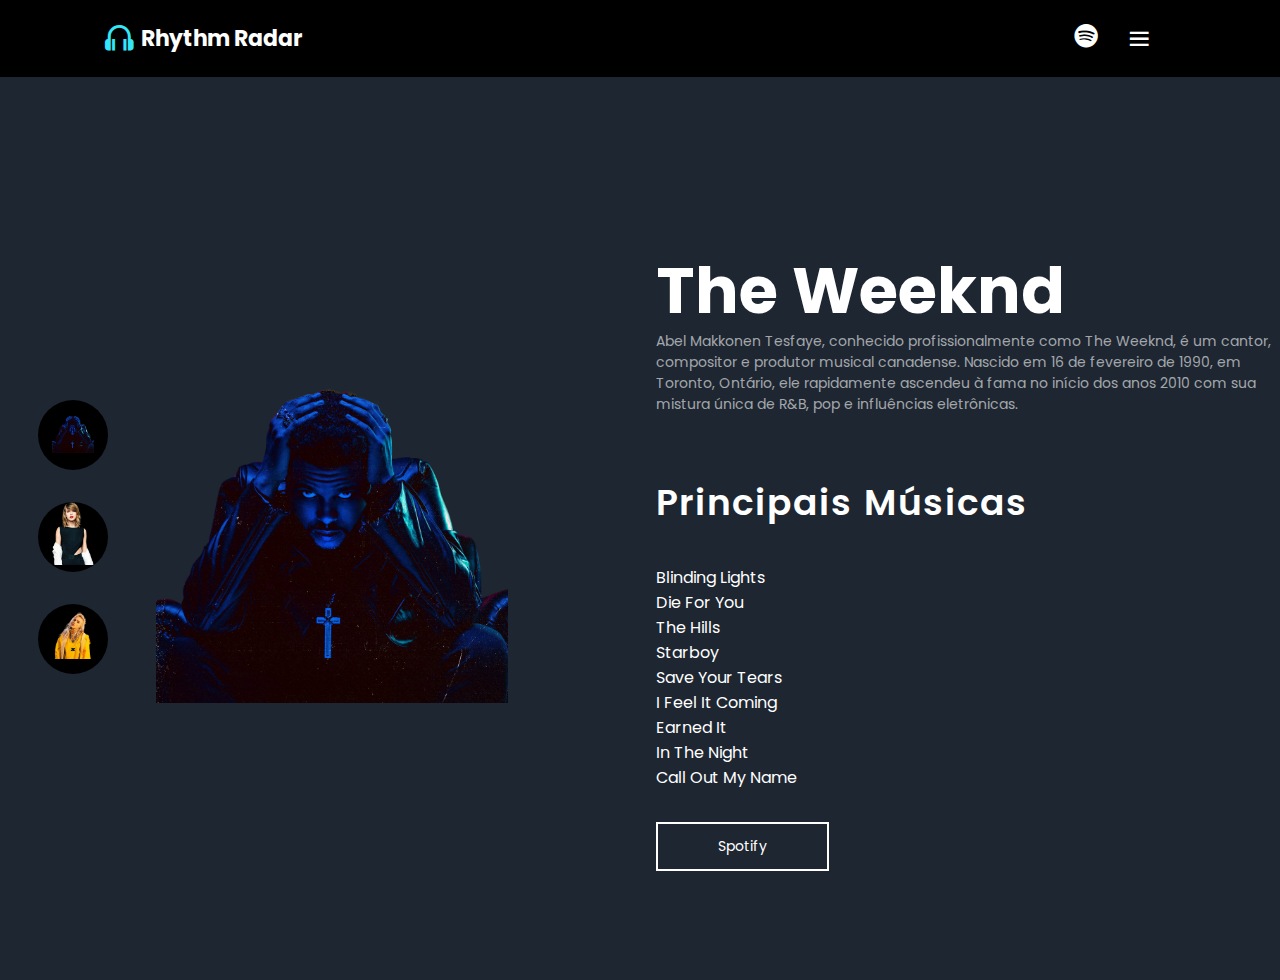
==== 1.html @ 19c9899a "Add files via upload" ====
<!DOCTYPE html>
<html lang="en">
<head>
    <meta charset="UTF-8">
    <meta name="viewport" content="width=device-width, initial-scale=1.0">
    <link rel="stylesheet" href="https://cdn.jsdelivr.net/npm/boxicons@latest/css/boxicons.min.css">
    <link rel="stylesheet" href="https://unpkg.com/boxicons@latest/css/boxicons.min.css">
    <link rel="preconnect" href="https://fonts.googleapis.com">
    <link rel="preconnect" href="https://fonts.gstatic.com" crossorigin>
    <link href="https://fonts.googleapis.com/css2?family=Poppins:ital,wght@0,100;0,200;0,300;0,400;0,500;0,600;0,700;0,800;0,900&display=swap" rel="stylesheet">
    <link rel="stylesheet" href="style.css">
    <title>The Weeknd</title>
</head>
<body>
    <header class="site-header">
        <a href="index.html" class="logo"><i class='bx bx-headphone'></i>Rhythm Radar</a>
        <div class="header-icons">
            <a href="https://open.spotify.com/" target="_blank"><i class='bx bxl-spotify'></i></a>
            <div id="menu"><i class='bx bx-menu'></i></div>
        </div>
    </header>

    <div class="menu-lateral" id="menu-lateral">
        <ul class="navegacao">
            <li><a href="index.html">Menu Principal</a></li>
            <li><a href="contato.html">Contact us</a></li>
        </ul>
    </div>
    
    <section class="home">
        <div class="home-img">
            <img src="imagens/1.png" class="one" alt="The Weeknd">
        </div>
        <div class="home-text">
            <h1>The Weeknd</h1>
            <h5>Abel Makkonen Tesfaye, conhecido profissionalmente como The Weeknd, é um cantor, compositor e produtor musical canadense. Nascido em 16 de fevereiro de 1990, em Toronto, Ontário, ele rapidamente ascendeu à fama no início dos anos 2010 com sua mistura única de R&B, pop e influências eletrônicas.</h5>
            <h3>Principais Músicas</h3>
            <ul>
                <li>Blinding Lights</li>
                <li>Die For You</li>
                <li>The Hills</li>
                <li>Starboy</li>
                <li>Save Your Tears</li>
                <li>I Feel It Coming</li>
                <li>Earned It</li>
                <li>In The Night</li>
                <li>Call Out My Name</li>
            </ul>
            <a href="https://open.spotify.com/intl-pt/artist/1Xyo4u8uXC1ZmMpatF05PJ?si=XhIqaFIhTaKGBB_gy6ui3g" class="btn">Spotify</a>
        </div>
    </section>
    
    <div class="main">
        <div class="roll">
            <li><img src="imagens/main1.png" onclick="navigate('1.html')"></li>
        </div>
        <div class="roll2">
            <li><img src="imagens/main2.png" onclick="navigate('2.html')"></li>
        </div>
        <div class="roll3">
            <li><img src="imagens/main3.png" onclick="navigate('3.html')"></li>
        </div>
    </div>

    <script>
        function navigate(page) {
            window.location.href = page;
        }

        const menuBtn = document.getElementById('menu');
        const menuLateral = document.getElementById('menu-lateral');

        menuBtn.addEventListener('click', (e) => {
            e.stopPropagation();
            menuLateral.classList.toggle('menu-ativo');
        });

        // Fecha o menu ao clicar fora dele
        document.addEventListener('click', (e) => {
            const target = e.target;
            const menuOpen = menuLateral.classList.contains('menu-ativo');

            if (menuOpen && target !== menuBtn && !menuLateral.contains(target)) {
                menuLateral.classList.remove('menu-ativo');
            }
        });
    </script>

</body>
</html>
---- style.css ----
*{
    margin: 0;
    padding: 0;
    box-sizing: border-box;
    font-family: "Poppins", sans-serif;
    text-decoration: none;
    list-style: none;
}
.fim {
    font-family: "Poppins", sans-serif;
    color: #ffffff99;
    font-size: 18px;
    margin-left: 4rem;
    margin-right: 4rem;
    font-weight: 300;
    text-align: center;
    color: var(--tex-color);
    margin-bottom: 2rem;
    margin-top: 8rem;
    line-height: 1.6; 
}

:root{
    --bg-color: var(--bg-color) #1d2631;
    --tex-color: #fff;
    --main-color: #34e7f8;
    --other-color: #fcfcfc;
    --h1-font: 4rem;
    --p-font: 1rem;
}

body{
    background-color: #1d2631;
    color: var(--tex-color); 
    margin-top: 80px;
    padding-top: 0;
}

.site-header {
    background-color: #000000;
    padding: 12px 8%;
}

.site-header .logo {
    color: #fff;
    font-size: 22px;
    font-weight: bold;
}

.site-header .logo i {
    color: #34e7f8;
    font-size: 34px;
    margin-right: 5px;
}

.site-header #menu {
    font-size: 35px;
    color: #fff;
    cursor: pointer;
}

header{
    position: fixed;
    width: 100%;
    top: 0;
    right: 0;
    z-index: 1000;
    display: flex;
    align-items: center;
    justify-content: space-between;
    padding: 10px 8%;
}

.logo{
    display: flex;
    align-items: center;
    color: var(--tex-color);
    font-size: 22px;
    font-weight: bold;
}

.logo i{
    color: var(--main-color);
    font-size: 34px;
    margin-right: 5px;
}

.navegacao{
    display: flex;
}

.navegacao a{
    color: var(--other-color);
    font-size: var(--p-font);
    font-weight: 500;
    margin: 0 25px;
    transition: a .55s ease;
}

.navegacao a:hover{
    color: var(--main-color);
}

.header-icons{
    display: flex;
    align-items: center;
}

.header-icons i{
    margin-right: 25px;
    font-size: 28px;
    cursor: pointer;
    transition: all .5s ease;
    color: var(--tex-color);
}

#menu{
    font-size: 35px;
    color: var(--tex-color);
    z-index: 10001;
    cursor: pointer;
}

.header-icons i:hover{
    transform: translateY(-5px);
    color: var(--main-color);

}

.home{
    position: relative;
    height: 100vh;
    width: 100%;
    display: grid;
    grid-template-columns: repeat(2, 1fr);
    align-items: center;
    gap: 2rem;
}

.home-text h1{
    font-size: var(--h1-font);
    line-height: 1.2;
    margin-top: 4rem;
    margin-bottom: 2px;
}

.home-text h5{
    color: #ffffff99;
    font-size: 14px;
    font-weight: 400;
    margin-bottom: 60px;
}

.home-text h3{
    font-size: 36px;
    font-weight: 600;
    letter-spacing: 2px;
    margin-bottom: 35px;
}

.home-img img{
    max-width: 100%;
    width: 22rem;
    height: auto;
    margin-left: 25%;
}

.btn{
    display: inline-block;
    padding: 12px 60px;
    margin-top: 2rem;
    font-size: 14px;
    font-weight: 400;
    background: transparent;
    border: solid 2px var(--tex-color);
    transition: all.55 ease;
    color: #fff;
}

.btn:hover{
    background: var(--tex-color);
    border: 2px solid var(--tex-color);
    color: #000;
}

.main{
    position: absolute;
    top: 50%;
    left: 3%;
    transform: translateY(-50px);
    display: flex;
    flex-direction: column;
    justify-content: center;
    align-items: center;
    gap: 2rem;
}

.main li img{
    width: 42px;
    height: auto;
    max-width: 100%;
}

.roll{
    background: #000;
    height: 70px;
    width: 70px;
    border-radius: 50%;
    justify-content: center;
    align-items: center;
    transition: all.55s ease;
    cursor: pointer;
    display: inline-flex;
}

.roll:hover{
    transform: translateY(-8px);
}

.roll2{
    background: #000;
    height: 70px;
    width: 70px;
    border-radius: 50%;
    justify-content: center;
    align-items: center;
    transition: all.55s ease;
    cursor: pointer;
    display: inline-flex;
}

.roll2:hover{
    transform: translateY(-8px);
}


.roll3{
    background: #000;
    height: 70px;
    width: 70px;
    border-radius: 50%;
    align-items: center;
    justify-content: center;
    transition: all.55s ease;
    cursor: pointer;
    display: inline-flex;
}

.roll3:hover{
    transform: translateY(-8px);
}

.inicio {
    display: flex;
    flex-direction: column;
    align-items: center;
    justify-content: center;
    min-height: 80vh;
    padding-top: 2rem; 
}

.texto-inicial {
    text-align: center;
    margin-bottom: 2rem;
}

.texto-inicial h1 {
    font-size: var(--h1-font);
    line-height: 1.0;
    margin-bottom: 0.5rem;
}

.texto-inicial h5 {
    color: #ffffff99;
    font-size: 14px;
    font-weight: 500;
    margin-bottom: 2rem;
}

.artist-cards {
    display: flex;
    flex-wrap: wrap;
    justify-content: center;
    gap: 20px;
    margin-top: 2rem;
}

.artist-card {
    width: 200px;
    cursor: pointer;
    transition: transform 0.3s;
    text-align: center;
}

.artist-card img {
    width: 100%;
    border-radius: 10px;
}

.artist-card h3 {
    margin-top: 10px;
}

.artist-card:hover {
    transform: scale(1.05);
}

.container-tabela {
    text-align: center;
    padding: 100px 0;
}

.tabela-fotos {
    margin: 0 auto;
}

.configuracao {
    text-align: center;
    padding: 20px;
}

.foto-integrante {
    border-radius: 50%;
    height: 160px;
    width: 160px;
    object-fit: cover;
    display: block;
    margin: 0 auto 15px;
}

.titulo-integrante {
    font-weight: lighter;
    color: #ddd;
    margin: 10px 0 5px;
}
.texto-integrante {
    font-size: small;
    color: #ddd;
    margin-bottom: 20px;
    text-decoration: none;
}
.texto-integrante a {
    color: #fff;
    text-decoration: none;
}
.texto-integrante a:hover,
.texto-integrante a:active,
.texto-integrante a:visited {
    color: #fff;
    text-decoration: none;
}
.texto-integrante i {
    color: #fff;
    font-size: 20px;
    margin-right: 5px;
    text-decoration: none;
}

.menu-lateral {
    position: fixed;
    top: 0;
    right: -250px;
    width: 250px;
    height: 100%;
    background-color: #000;
    transition: right 0.3s ease;
    z-index: 1000;
    padding-top: 60px;
}

.menu-ativo {
    right: 0;
}

.menu-content {
    padding: 20px;
}

.navegacao {
    display: flex;
    flex-direction: column;
    align-items: center;
    padding-bottom: 20px;
}

.navegacao li {
    margin-bottom: 15px;
}

.navegacao a {
    color: #fff;
    text-decoration: none;
    font-size: 18px;
    transition: color 0.3s ease;
}

.navegacao a:hover {
    color: #34e7f8;
}
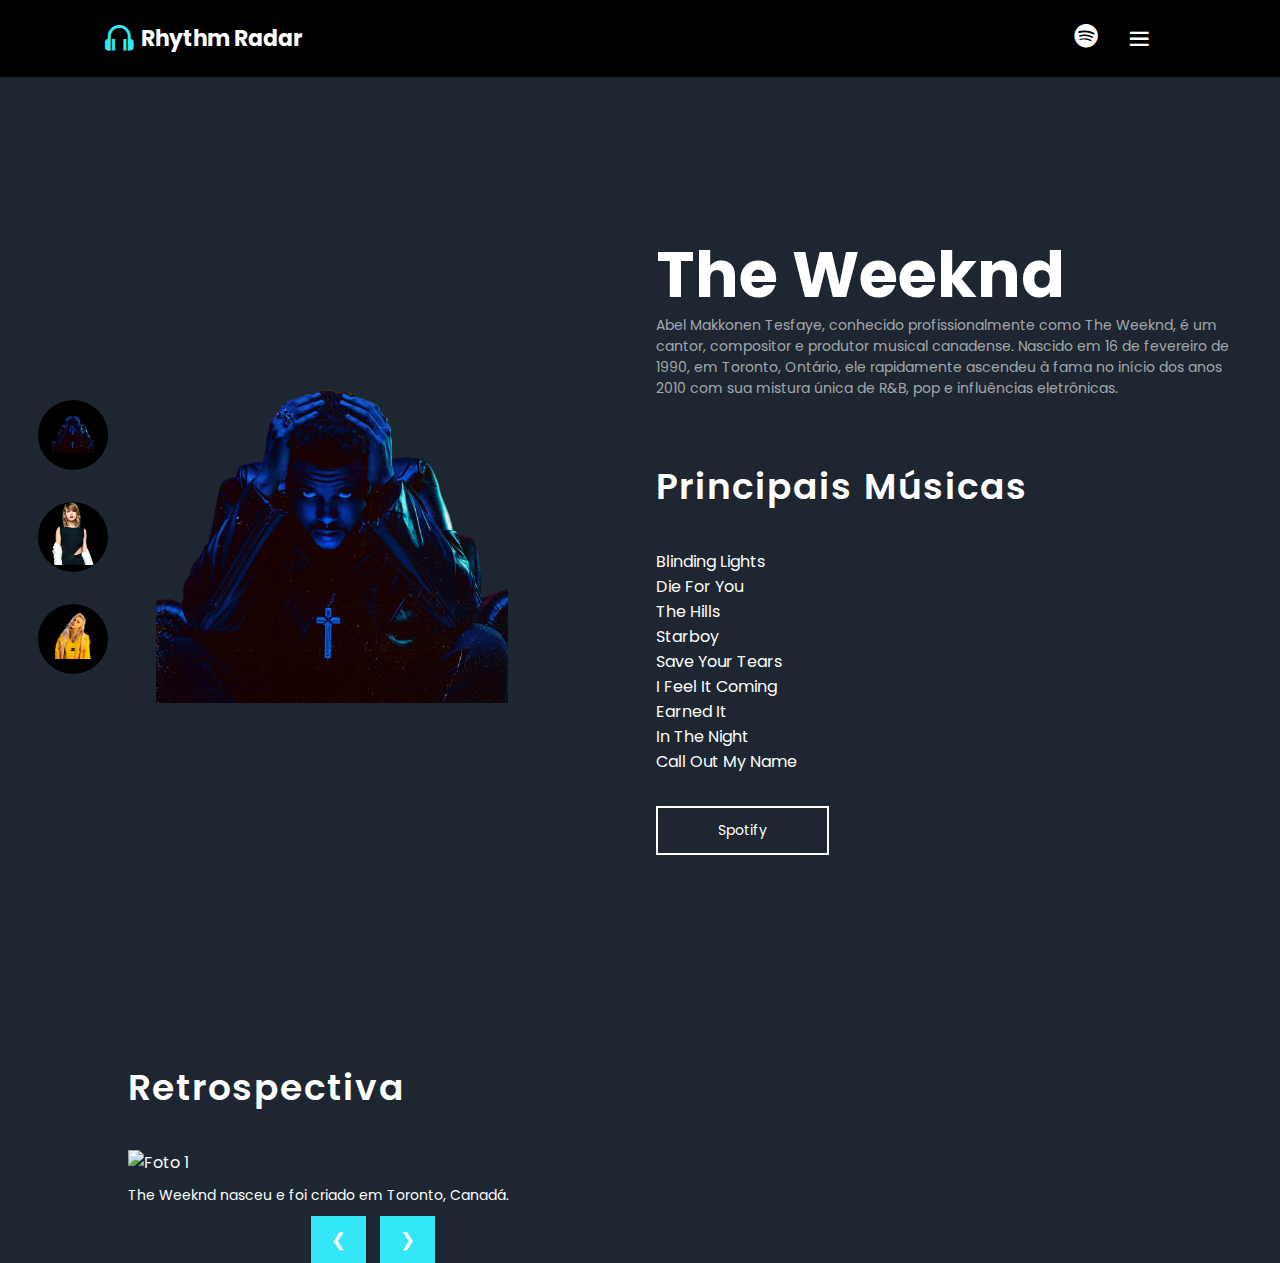
==== commit 1dcd766b: "Add files via upload" ====
--- a/1.html
+++ b/1.html
@@ -21,11 +21,17 @@
     </header>
 
     <div class="menu-lateral" id="menu-lateral">
-        <ul class="navegacao">
-            <li><a href="index.html">Menu Principal</a></li>
-            <li><a href="contato.html">Contact us</a></li>
-        </ul>
+        <div class="menu-content">
+            <i class='bx bx-x' id="close-menu"></i>
+            <div class="menu-links">
+                <ul class="navegacao">
+                    <li><a href="index.html">Menu Principal</a></li>
+                    <li><a href="contato.html">Contact us</a></li>
+                </ul>
+            </div>
+        </div>
     </div>
+    
     
     <section class="home">
         <div class="home-img">
@@ -50,6 +56,24 @@
         </div>
     </section>
     
+    <section class="retrospectiva">
+        <h3>Retrospectiva</h3>
+        <div class="slider">
+            <img class="slide" src="imagens/tw1.jpeg" alt="Foto 1">
+            <div class="legenda">The Weeknd nasceu e foi criado em Toronto, Canadá.</div>
+            <img class="slide" src="imagens/tw2.jpeg" alt="Foto 2">
+            <div class="legenda">The Weeknd lançou seu primeiro álbum de estúdio, "Kiss Land", em 2013.</div>
+            <img class="slide" src="imagens/tw3.jpeg" alt="Foto 3">
+            <div class="legenda">Em 2021, ele se apresentou no Super Bowl LV Halftime Show, um dos eventos musicais mais assistidos do mundo.</div>
+            <img class="slide" src="imagens/tw4.jpeg" alt="Foto 4">
+            <div class="legenda">Com 3 três prêmios Grammy, dezenove Billboard Music Awards, seis American Music Awards, quinze Juno Awards, e uma indicação a um Oscar, Tesfaye é reconhecido por seu estilo único que mescla R&B, pop e influências eletrônicas, conquistando uma base de fãs globalmente.</div>
+        </div>
+        <div class="controles">
+            <button class="prev" onclick="mudarSlide(-1)">&#10094;</button>
+            <button class="next" onclick="mudarSlide(1)">&#10095;</button>
+        </div>
+    </section>
+    
     <div class="main">
         <div class="roll">
             <li><img src="imagens/main1.png" onclick="navigate('1.html')"></li>
@@ -62,29 +86,8 @@
         </div>
     </div>
 
-    <script>
-        function navigate(page) {
-            window.location.href = page;
-        }
-
-        const menuBtn = document.getElementById('menu');
-        const menuLateral = document.getElementById('menu-lateral');
-
-        menuBtn.addEventListener('click', (e) => {
-            e.stopPropagation();
-            menuLateral.classList.toggle('menu-ativo');
-        });
-
-        // Fecha o menu ao clicar fora dele
-        document.addEventListener('click', (e) => {
-            const target = e.target;
-            const menuOpen = menuLateral.classList.contains('menu-ativo');
-
-            if (menuOpen && target !== menuBtn && !menuLateral.contains(target)) {
-                menuLateral.classList.remove('menu-ativo');
-            }
-        });
-    </script>
+    <script src="menu.js"></script>
+    <script src="retrospectiva.js"></script>
 
 </body>
 </html>
--- a/style.css
+++ b/style.css
@@ -10,6 +10,8 @@
     font-family: "Poppins", sans-serif;
     color: #ffffff99;
     font-size: 18px;
+    padding-left: 5rem; 
+    padding-right: 5rem;
     margin-left: 4rem;
     margin-right: 4rem;
     font-weight: 300;
@@ -39,6 +41,7 @@
 .site-header {
     background-color: #000000;
     padding: 12px 8%;
+    z-index: 1;
 }
 
 .site-header .logo {
@@ -140,7 +143,7 @@
 .home-text h1{
     font-size: var(--h1-font);
     line-height: 1.2;
-    margin-top: 4rem;
+    margin-top: 2rem;
     margin-bottom: 2px;
 }
 
@@ -149,6 +152,7 @@
     font-size: 14px;
     font-weight: 400;
     margin-bottom: 60px;
+    margin-right: 2rem;
 }
 
 .home-text h3{
@@ -258,7 +262,6 @@
     min-height: 80vh;
     padding-top: 2rem; 
 }
-
 .texto-inicial {
     text-align: center;
     margin-bottom: 2rem;
@@ -266,15 +269,20 @@
 
 .texto-inicial h1 {
     font-size: var(--h1-font);
-    line-height: 1.0;
-    margin-bottom: 0.5rem;
+    line-height: 1.2;
+    margin-bottom: 1rem;
+    font-weight: 600;
+    color: var(--tex-color);
 }
 
 .texto-inicial h5 {
     color: #ffffff99;
-    font-size: 14px;
-    font-weight: 500;
-    margin-bottom: 2rem;
+    font-size: 16px;
+    font-weight: 400;
+    margin-bottom: 3rem;
+    line-height: 1.6;
+    padding-left: 5rem; 
+    padding-right: 5rem;
 }
 
 .artist-cards {
@@ -307,7 +315,7 @@
 
 .container-tabela {
     text-align: center;
-    padding: 100px 0;
+    padding: 50px 0;
 }
 
 .tabela-fotos {
@@ -355,25 +363,33 @@
     margin-right: 5px;
     text-decoration: none;
 }
-
 .menu-lateral {
     position: fixed;
     top: 0;
-    right: -250px;
+    right: 0;
     width: 250px;
     height: 100%;
-    background-color: #000;
-    transition: right 0.3s ease;
-    z-index: 1000;
-    padding-top: 60px;
+    background: #333;
+    color: #fff;
+    transform: translateX(100%);
+    transition: transform 0.3s ease;
+    z-index: 2;
 }
 
 .menu-ativo {
-    right: 0;
-}
-
-.menu-content {
-    padding: 20px;
+    transform: translateX(0);
+}
+
+#close-menu {
+    font-size: 24px;
+    cursor: pointer;
+    position: absolute;
+    top: 20px;
+    left: 20px;
+}
+
+.menu-links {
+    margin-top: 50px; 
 }
 
 .navegacao {
@@ -397,3 +413,229 @@
 .navegacao a:hover {
     color: #34e7f8;
 }
+.retrospectiva {
+    max-width: 500px;
+    margin: 0 auto;
+    margin-left: 10%;
+    text-align: left;
+    margin-top: 80px; 
+}
+
+.retrospectiva h3{
+font-size: 36px;
+font-weight: 600;
+letter-spacing: 2px;
+margin-bottom: 35px;
+}
+
+.slider {
+    position: relative;
+    max-width: 100%;
+    overflow: hidden;
+    margin-top: 20px;
+}
+
+.slide {
+    display: none;
+    width: 100%;
+    height: auto;
+}
+
+.slide:first-child {
+    display: block;
+}
+
+.legenda {
+    display: none;
+    margin-top: 10px;
+    font-size: 14px;
+}
+
+.controles {
+    margin-top: 10px;
+    text-align: center;
+}
+
+.prev, .next {
+    background-color: #34e7f8;
+    color: #fff;
+    border: none;
+    padding: 10px 20px;
+    cursor: pointer;
+    font-size: 18px;
+    margin-right: 10px;
+}
+
+.prev:hover, .next:hover {
+    background-color: #fff;
+    color: #34e7f8;
+}
+
+.container-contato {
+    background-color: #f9f9f9;
+    padding: 20px;
+    border-radius: 8px;
+    box-shadow: 0 4px 8px rgba(0, 0, 0, 0.1);
+    margin-bottom: 30px;
+    max-width: 600px;
+    margin-left: auto;
+    margin-right: auto;
+}
+
+.container-contato h2 {
+    font-size: 2rem;
+    margin-bottom: 15px;
+    color: #333;
+    text-align: center;
+}
+
+.container-contato form {
+    display: grid;
+    gap: 20px;
+}
+
+.container-contato form label {
+    font-weight: bold;
+    color: #555;
+}
+
+.container-contato form input,
+.container-contato form textarea {
+    width: 100%;
+    padding: 12px;
+    font-size: 1.2rem;
+    border: 1px solid #ddd;
+    border-radius: 6px;
+    transition: border-color 0.3s ease;
+}
+
+.container-contato form input:focus,
+.container-contato form textarea:focus {
+    outline: none;
+    border-color: #aaa;
+}
+
+.container-contato form button {
+    padding: 12px 24px;
+    background-color: #333;
+    color: #fff;
+    border: none;
+    border-radius: 6px;
+    cursor: pointer;
+    font-size: 1.2rem;
+    transition: background-color 0.3s ease;
+}
+
+.container-contato form button:hover {
+    background-color: #555;
+}
+.informacoes-contato {
+    background-color: #333;
+    padding: 30px;
+    border-radius: 10px;
+    box-shadow: 0 4px 8px rgba(0, 0, 0, 0.1);
+    margin-top: 30px;
+    text-align: center;
+    color: #fff;
+}
+
+.informacoes-contato h2 {
+    font-size: 2rem;
+    margin-bottom: 20px;
+}
+
+.informacoes-contato p {
+    margin-bottom: 10px;
+    font-size: 1.1rem;
+    line-height: 1.6;
+}
+
+.informacoes-contato p i {
+    margin-right: 10px;
+    font-size: 1.2rem;
+}
+
+.autores h1 {
+    font-size: 36px;
+    line-height: 1.2;
+    margin-left: 50px;
+    margin-top: 2rem;
+    margin-bottom: 2px;
+    color: var(--text-color);
+}
+.container-contato {
+    max-width: 600px;
+    margin: 0 auto;
+    background-color: #fff;
+    padding: 30px;
+    border-radius: 8px;
+    box-shadow: 0 0 10px rgba(0, 0, 0, 0.1);
+}
+
+.container-contato h2 {
+    font-size: 2rem;
+    margin-bottom: 20px;
+}
+
+.container-contato form {
+    display: grid;
+    gap: 15px;
+}
+
+.container-contato form label {
+    font-weight: bold;
+    color: #555;
+}
+
+.container-contato form input,
+.container-contato form textarea {
+    width: 100%;
+    padding: 12px;
+    font-size: 1rem;
+    border: 1px solid #ccc;
+    border-radius: 4px;
+}
+
+.container-contato form button {
+    padding: 12px 20px;
+    background-color: #333;
+    color: #fff;
+    border: none;
+    border-radius: 4px;
+    cursor: pointer;
+    font-size: 1rem;
+    transition: background-color 0.3s ease;
+}
+
+.container-contato form button:hover {
+    background-color: #555;
+}
+
+
+.mensagem-enviada {
+    background-color: #4CAF50;
+    color: white;
+    text-align: center;
+    padding: 10px;
+    margin-top: 10px;
+    border-radius: 4px;
+    display: none;
+}
+
+.hidden {
+    display: none;
+}
+
+.mensagem-confirmacao {
+    background-color: #4CAF50; 
+    color: white;
+    text-align: center;
+    padding: 10px;
+    position: fixed;
+    top: 20px;
+    left: 50%;
+    transform: translateX(-50%);
+    z-index: 9999;
+    border-radius: 5px;
+    box-shadow: 0 4px 8px rgba(0,0,0,0.2);
+}
